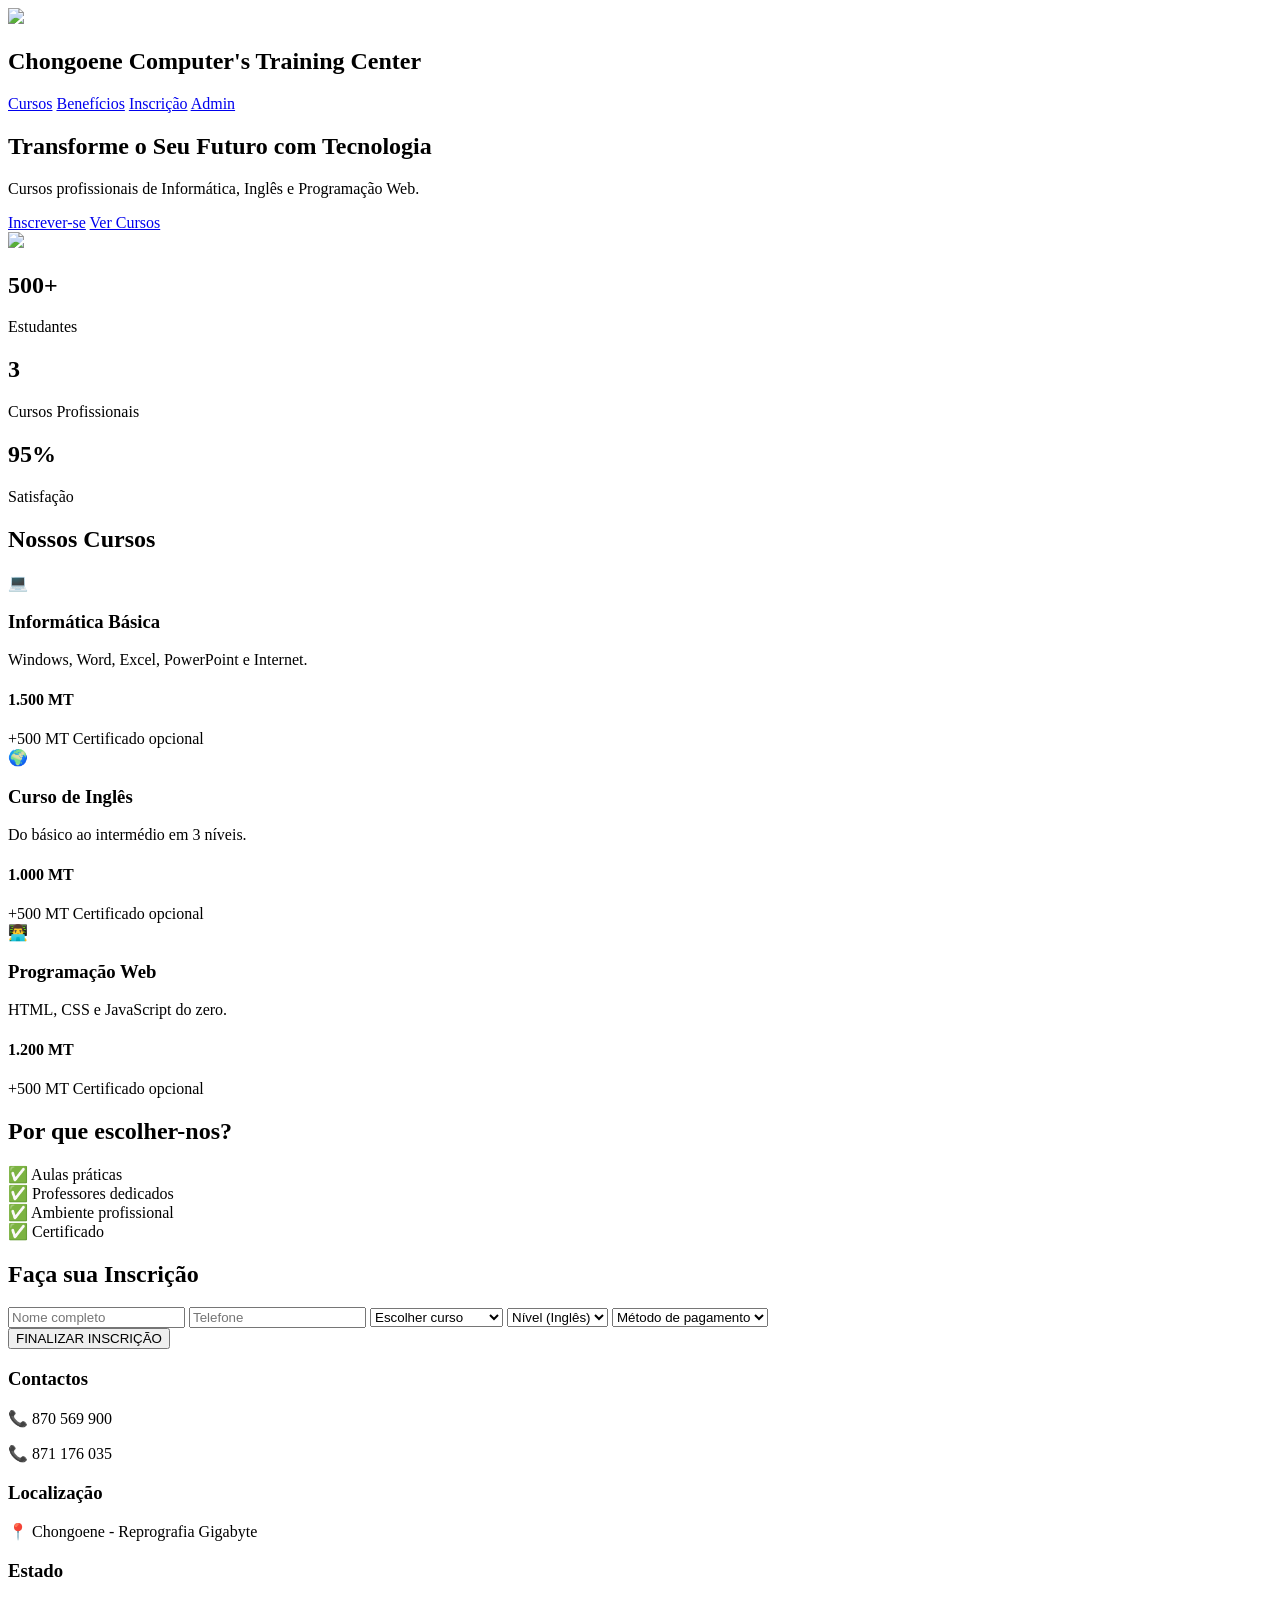
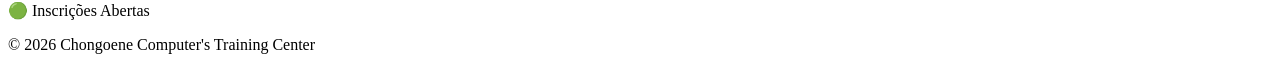
==== index.html @ abaadfea "Add files via upload" ====
<!DOCTYPE html>
<html lang="pt">
<head>
<meta charset="UTF-8">
<meta name="viewport" content="width=device-width, initial-scale=1.0">

<title>Chongoene Computer's Training Center</title>

<link rel="stylesheet" href="css/style.css">

<link rel="preconnect" href="https://fonts.googleapis.com">
<link href="https://fonts.googleapis.com/css2?family=Poppins:wght@300;400;500;600;700&display=swap" rel="stylesheet">

</head>

<body>

<!-- NAVBAR -->

<header class="navbar">

<div class="logo-area">
<img src="image/logotipo.png" class="logo">
<h2>Chongoene Computer's Training Center</h2>
</div>

<nav>
<a href="#cursos">Cursos</a>
<a href="#beneficios">Benefícios</a>
<a href="#inscricao">Inscrição</a>
<a href="login.html" class="admin-btn">Admin</a>
</nav>

</header>

<!-- HERO -->

<section class="hero">

<div class="overlay"></div>

<div class="hero-content">

<div class="hero-text">

<h1>
Transforme o Seu Futuro com Tecnologia
</h1>

<p>
Cursos profissionais de Informática, Inglês e Programação Web.
</p>

<div class="hero-buttons">
<a href="#inscricao" class="btn-primary">Inscrever-se</a>
<a href="#cursos" class="btn-secondary">Ver Cursos</a>
</div>

</div>

<div class="hero-image">
<img src="image/banner.jpg">
</div>

</div>

</section>

<!-- ESTATÍSTICAS -->

<section class="stats">

<div class="stat-box">
<h2>500+</h2>
<p>Estudantes</p>
</div>

<div class="stat-box">
<h2>3</h2>
<p>Cursos Profissionais</p>
</div>

<div class="stat-box">
<h2>95%</h2>
<p>Satisfação</p>
</div>

</section>

<!-- CURSOS -->

<section id="cursos" class="section">

<h2 class="section-title">Nossos Cursos</h2>

<div class="cards">

<div class="card">

<div class="icon">💻</div>

<h3>Informática Básica</h3>

<p>
Windows, Word, Excel, PowerPoint e Internet.
</p>

<h4>1.500 MT</h4>

<span>+500 MT Certificado opcional</span>

</div>

<div class="card">

<div class="icon">🌍</div>

<h3>Curso de Inglês</h3>

<p>
Do básico ao intermédio em 3 níveis.
</p>

<h4>1.000 MT</h4>

<span>+500 MT Certificado opcional</span>

</div>

<div class="card">

<div class="icon">👨‍💻</div>

<h3>Programação Web</h3>

<p>
HTML, CSS e JavaScript do zero.
</p>

<h4>1.200 MT</h4>

<span>+500 MT Certificado opcional</span>

</div>

</div>

</section>

<!-- BENEFÍCIOS -->

<section id="beneficios" class="benefits">

<h2 class="section-title">Por que escolher-nos?</h2>

<div class="benefit-grid">

<div class="benefit-card">
✅ Aulas práticas
</div>

<div class="benefit-card">
✅ Professores dedicados
</div>

<div class="benefit-card">
✅ Ambiente profissional
</div>

<div class="benefit-card">
✅ Certificado
</div>

</div>

</section>

<!-- INSCRIÇÃO -->

<section id="inscricao" class="section">

<h2 class="section-title">Faça sua Inscrição</h2>

<div class="form-container">

<input type="text" id="nome" placeholder="Nome completo">

<input type="text" id="telefone" placeholder="Telefone">

<select id="curso">

<option value="">Escolher curso</option>

<option>Informática Básica</option>

<option>Curso de Inglês</option>

<option>Programação Web</option>

</select>

<select id="nivel">

<option value="">Nível (Inglês)</option>

<option>Básico I</option>

<option>Básico II</option>

<option>Intermédio</option>

</select>

<select id="metodo" onchange="mostrarNumero()">

<option value="">Método de pagamento</option>

<option>M-Pesa</option>

<option>e-Mola</option>

<option>Banco</option>

</select>

<div id="numeroPagamento" class="pagamento-box"></div>

<button onclick="inscrever()" class="submit-btn">
FINALIZAR INSCRIÇÃO
</button>

</div>

<div id="resposta"></div>

</section>

<!-- FOOTER -->

<footer class="footer">

<div class="footer-content">

<div>
<h3>Contactos</h3>
<p>📞 870 569 900</p>
<p>📞 871 176 035</p>
</div>

<div>
<h3>Localização</h3>
<p>📍 Chongoene - Reprografia Gigabyte</p>
</div>

<div>
<h3>Estado</h3>
<p class="open">🟢 Inscrições Abertas</p>
</div>

</div>

<p class="copyright">
© 2026 Chongoene Computer's Training Center
</p>

</footer>
<script src="https://www.gstatic.com/firebasejs/10.12.2/firebase-app-compat.js"></script>

<script src="https://www.gstatic.com/firebasejs/10.12.2/firebase-database-compat.js"></script>

<script type="module" src="js/main.js"></script>

</body>
</html>
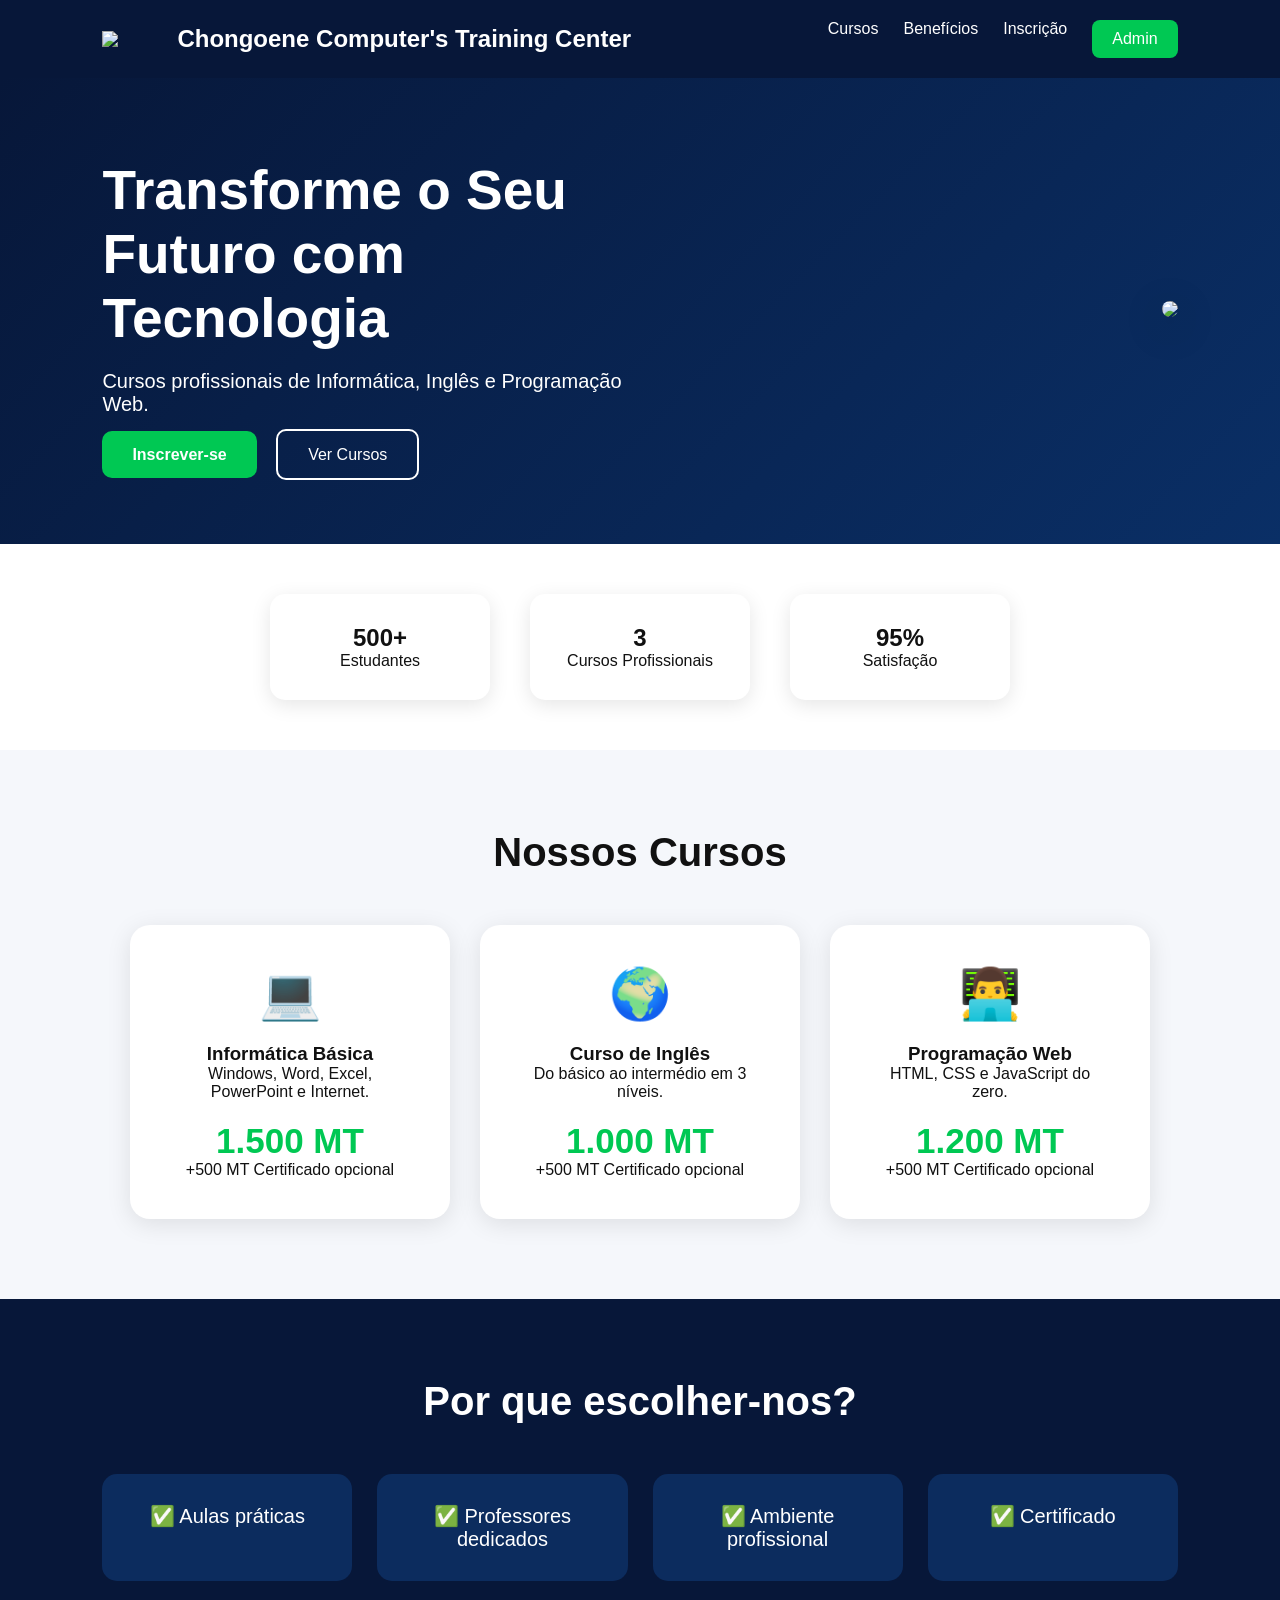
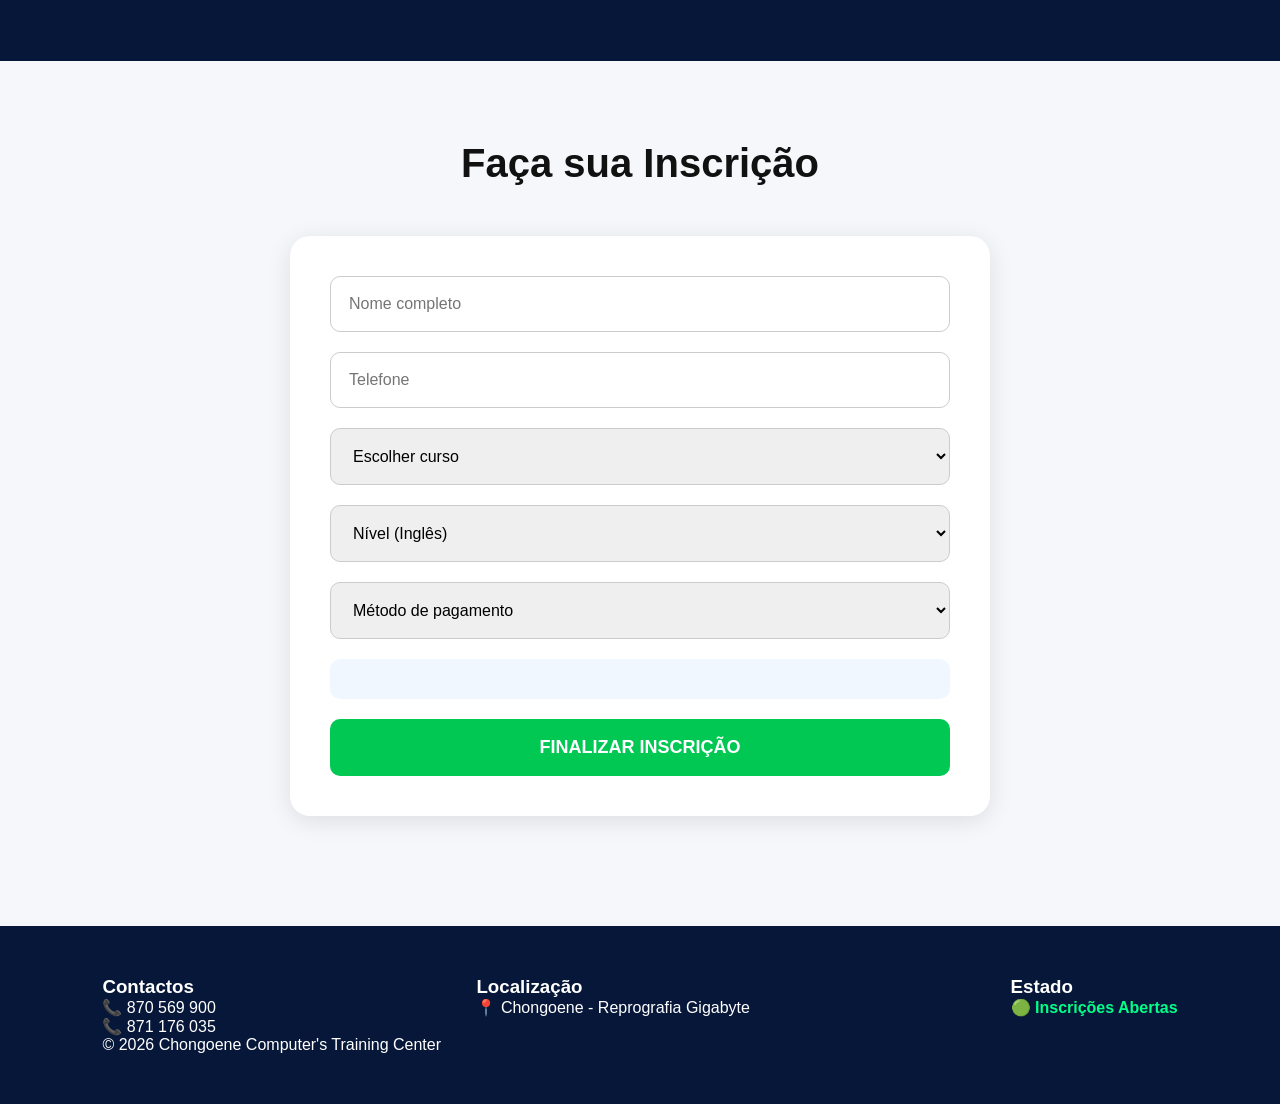
==== commit d9780829: "Add files via upload" ====
--- a/index.html
+++ b/index.html
@@ -6,7 +6,7 @@
 
 <title>Chongoene Computer's Training Center</title>
 
-<link rel="stylesheet" href="css/style.css">
+<link rel="stylesheet" href="style.css">
 
 <link rel="preconnect" href="https://fonts.googleapis.com">
 <link href="https://fonts.googleapis.com/css2?family=Poppins:wght@300;400;500;600;700&display=swap" rel="stylesheet">
@@ -20,7 +20,7 @@
 <header class="navbar">
 
 <div class="logo-area">
-<img src="image/logotipo.png" class="logo">
+<img src="logotipo.png" class="logo">
 <h2>Chongoene Computer's Training Center</h2>
 </div>
 
@@ -59,7 +59,7 @@
 </div>
 
 <div class="hero-image">
-<img src="image/banner.jpg">
+<img src="banner.jpg">
 </div>
 
 </div>
@@ -268,7 +268,7 @@
 
 <script src="https://www.gstatic.com/firebasejs/10.12.2/firebase-database-compat.js"></script>
 
-<script type="module" src="js/main.js"></script>
+<script type="module" src="main.js"></script>
 
 </body>
 </html>
--- a/style.css
+++ b/style.css
@@ -0,0 +1,246 @@
+*{
+margin:0;
+padding:0;
+box-sizing:border-box;
+font-family:'Poppins',sans-serif;
+}
+
+body{
+background:#f5f7fb;
+color:#111;
+}
+
+.navbar{
+display:flex;
+justify-content:space-between;
+align-items:center;
+padding:20px 8%;
+background:#071739;
+color:white;
+position:sticky;
+top:0;
+z-index:100;
+}
+
+.logo-area{
+display:flex;
+align-items:center;
+gap:15px;
+}
+
+.logo{
+width:60px;
+}
+
+nav{
+display:flex;
+gap:25px;
+}
+
+nav a{
+color:white;
+text-decoration:none;
+font-weight:500;
+}
+
+.admin-btn{
+background:#00c853;
+padding:10px 20px;
+border-radius:8px;
+}
+
+.hero{
+padding:80px 8%;
+background:linear-gradient(135deg,#071739,#0a2f66);
+color:white;
+}
+
+.hero-content{
+display:flex;
+align-items:center;
+justify-content:space-between;
+gap:40px;
+flex-wrap:wrap;
+}
+
+.hero-text{
+max-width:550px;
+}
+
+.hero-text h1{
+font-size:55px;
+margin-bottom:20px;
+}
+
+.hero-text p{
+font-size:20px;
+margin-bottom:30px;
+}
+
+.hero-image img{
+width:420px;
+border-radius:20px;
+box-shadow:0 10px 40px rgba(0,0,0,0.3);
+}
+
+.btn-primary{
+background:#00c853;
+padding:15px 30px;
+color:white;
+text-decoration:none;
+border-radius:10px;
+font-weight:bold;
+}
+
+.btn-secondary{
+border:2px solid white;
+padding:15px 30px;
+color:white;
+text-decoration:none;
+border-radius:10px;
+margin-left:15px;
+}
+
+.stats{
+display:flex;
+justify-content:center;
+gap:40px;
+padding:50px;
+background:white;
+flex-wrap:wrap;
+}
+
+.stat-box{
+background:white;
+padding:30px;
+width:220px;
+text-align:center;
+border-radius:15px;
+box-shadow:0 5px 20px rgba(0,0,0,0.1);
+}
+
+.section{
+padding:80px 8%;
+}
+
+.section-title{
+text-align:center;
+font-size:40px;
+margin-bottom:50px;
+}
+
+.cards{
+display:flex;
+gap:30px;
+justify-content:center;
+flex-wrap:wrap;
+}
+
+.card{
+background:white;
+padding:40px;
+width:320px;
+border-radius:20px;
+box-shadow:0 5px 25px rgba(0,0,0,0.1);
+text-align:center;
+transition:0.3s;
+}
+
+.card:hover{
+transform:translateY(-10px);
+}
+
+.icon{
+font-size:50px;
+margin-bottom:20px;
+}
+
+.card h4{
+color:#00c853;
+font-size:35px;
+margin-top:20px;
+}
+
+.benefits{
+background:#071739;
+color:white;
+padding:80px 8%;
+}
+
+.benefit-grid{
+display:grid;
+grid-template-columns:repeat(auto-fit,minmax(250px,1fr));
+gap:25px;
+}
+
+.benefit-card{
+background:#0c2c5e;
+padding:30px;
+border-radius:15px;
+text-align:center;
+font-size:20px;
+}
+
+.form-container{
+background:white;
+max-width:700px;
+margin:auto;
+padding:40px;
+border-radius:20px;
+box-shadow:0 5px 25px rgba(0,0,0,0.1);
+}
+
+.form-container input,
+.form-container select{
+width:100%;
+padding:18px;
+margin-bottom:20px;
+border:1px solid #ccc;
+border-radius:10px;
+font-size:16px;
+}
+
+.pagamento-box{
+background:#f1f7ff;
+padding:20px;
+border-radius:10px;
+margin-bottom:20px;
+font-weight:bold;
+}
+
+.submit-btn{
+width:100%;
+padding:18px;
+border:none;
+background:#00c853;
+color:white;
+font-size:18px;
+font-weight:bold;
+border-radius:10px;
+cursor:pointer;
+}
+
+.footer{
+background:#071739;
+color:white;
+padding:50px 8%;
+}
+
+.footer-content{
+display:flex;
+justify-content:space-between;
+flex-wrap:wrap;
+gap:30px;
+}
+
+.open{
+color:#00ff88;
+font-weight:bold;
+}
+
+#resposta{
+margin-top:30px;
+text-align:center;
+font-size:20px;
+font-weight:bold;
+}
